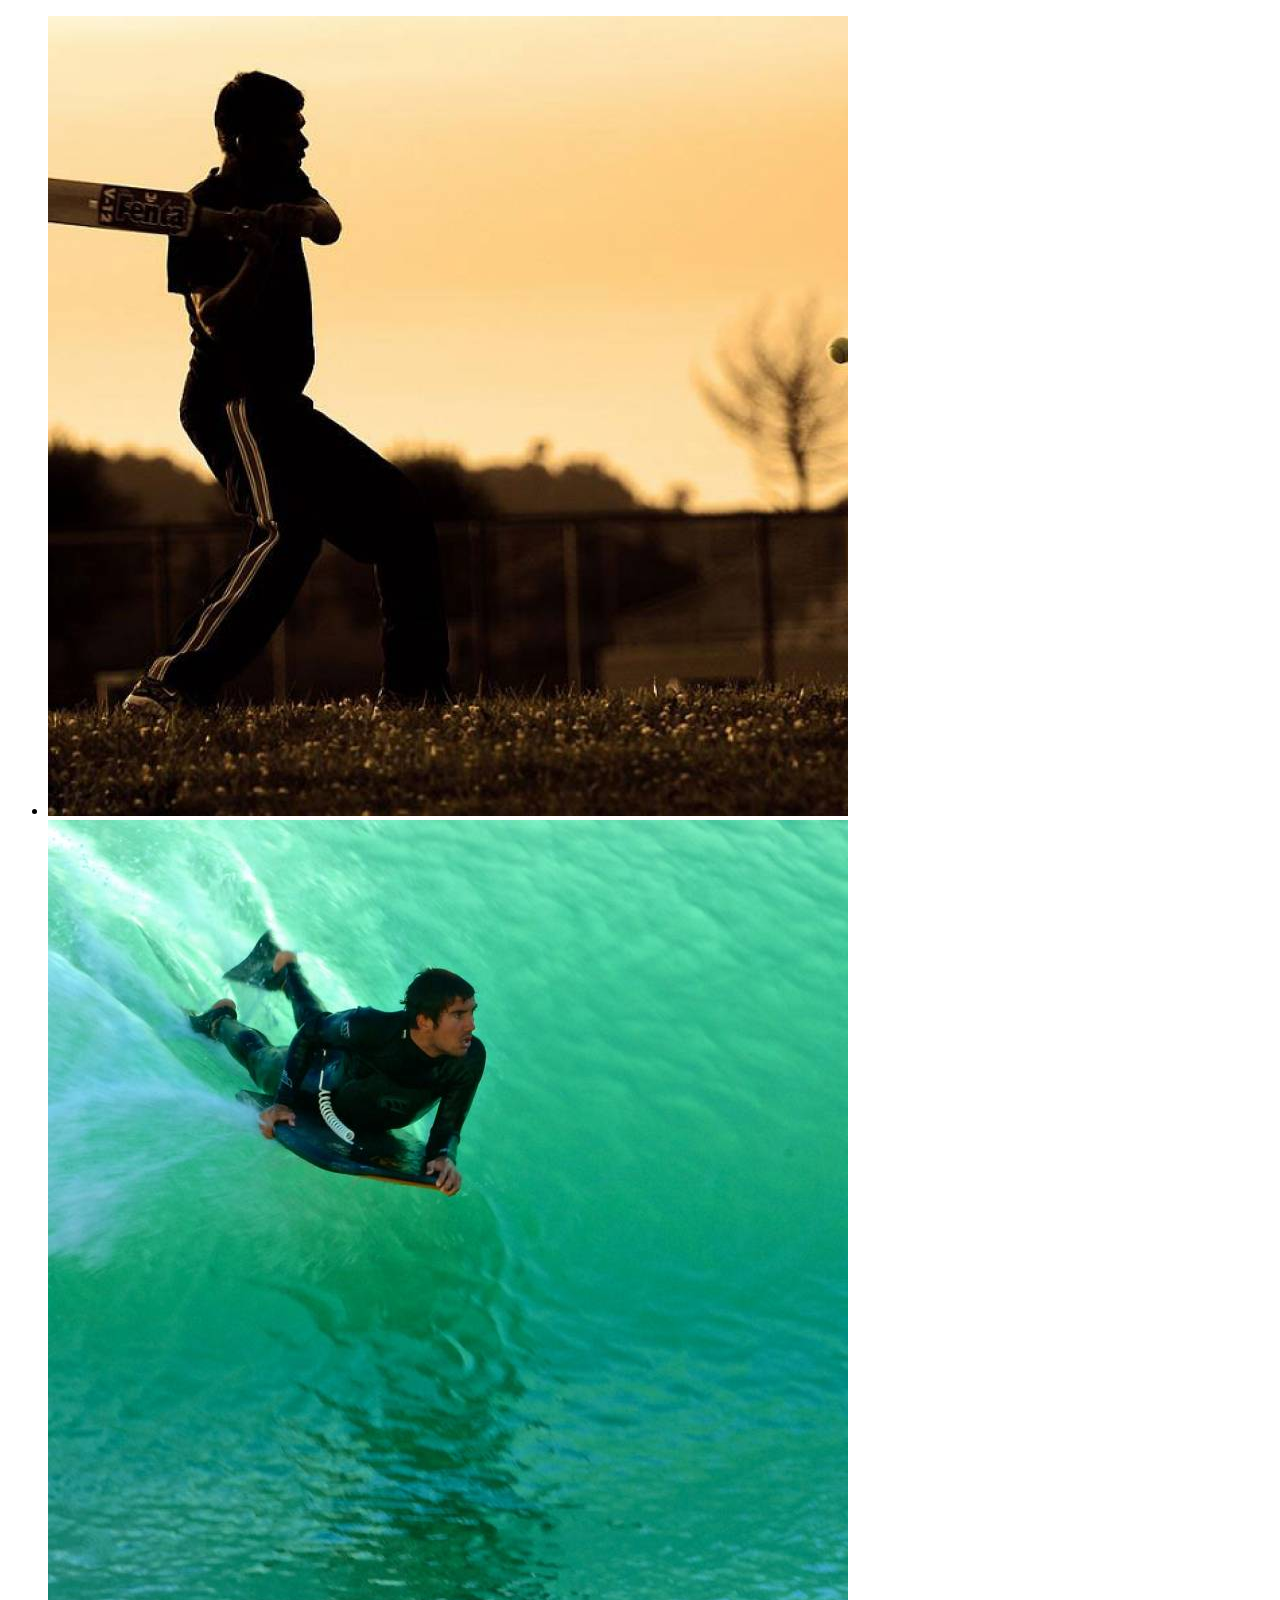
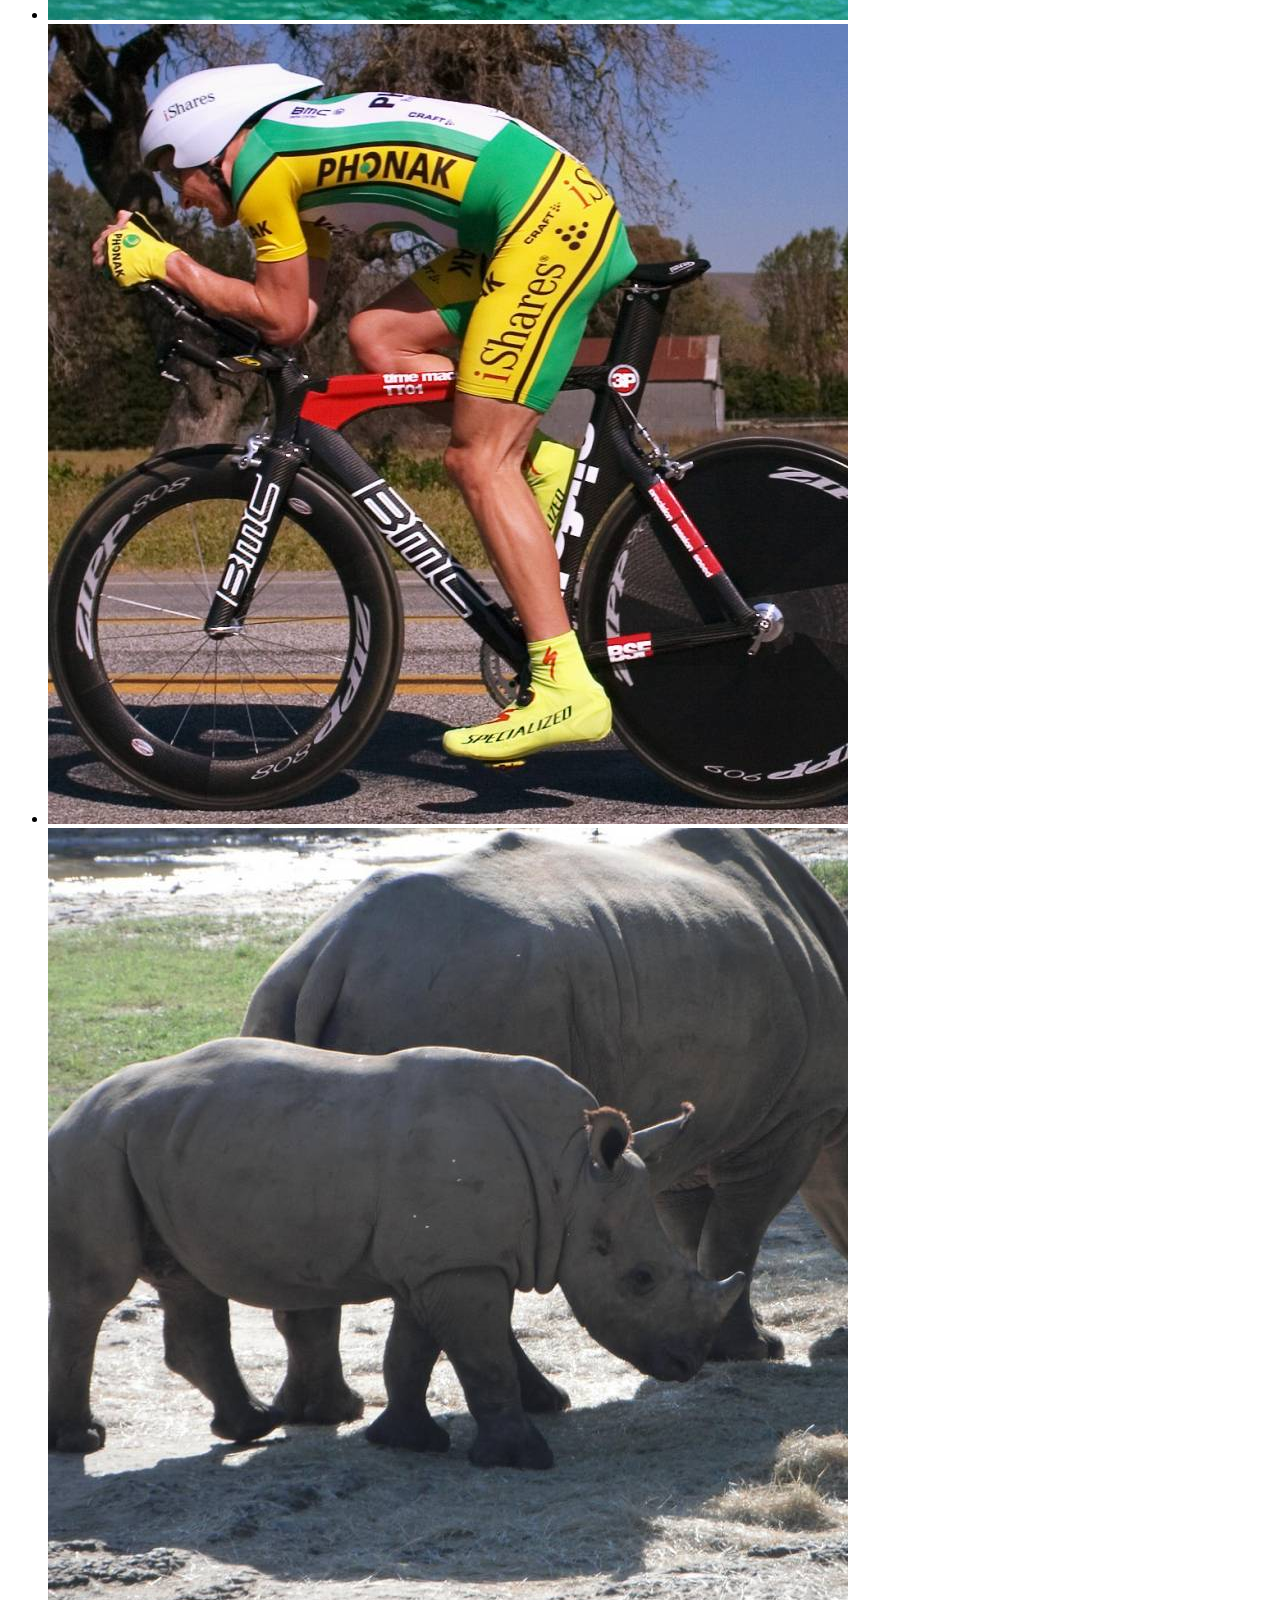
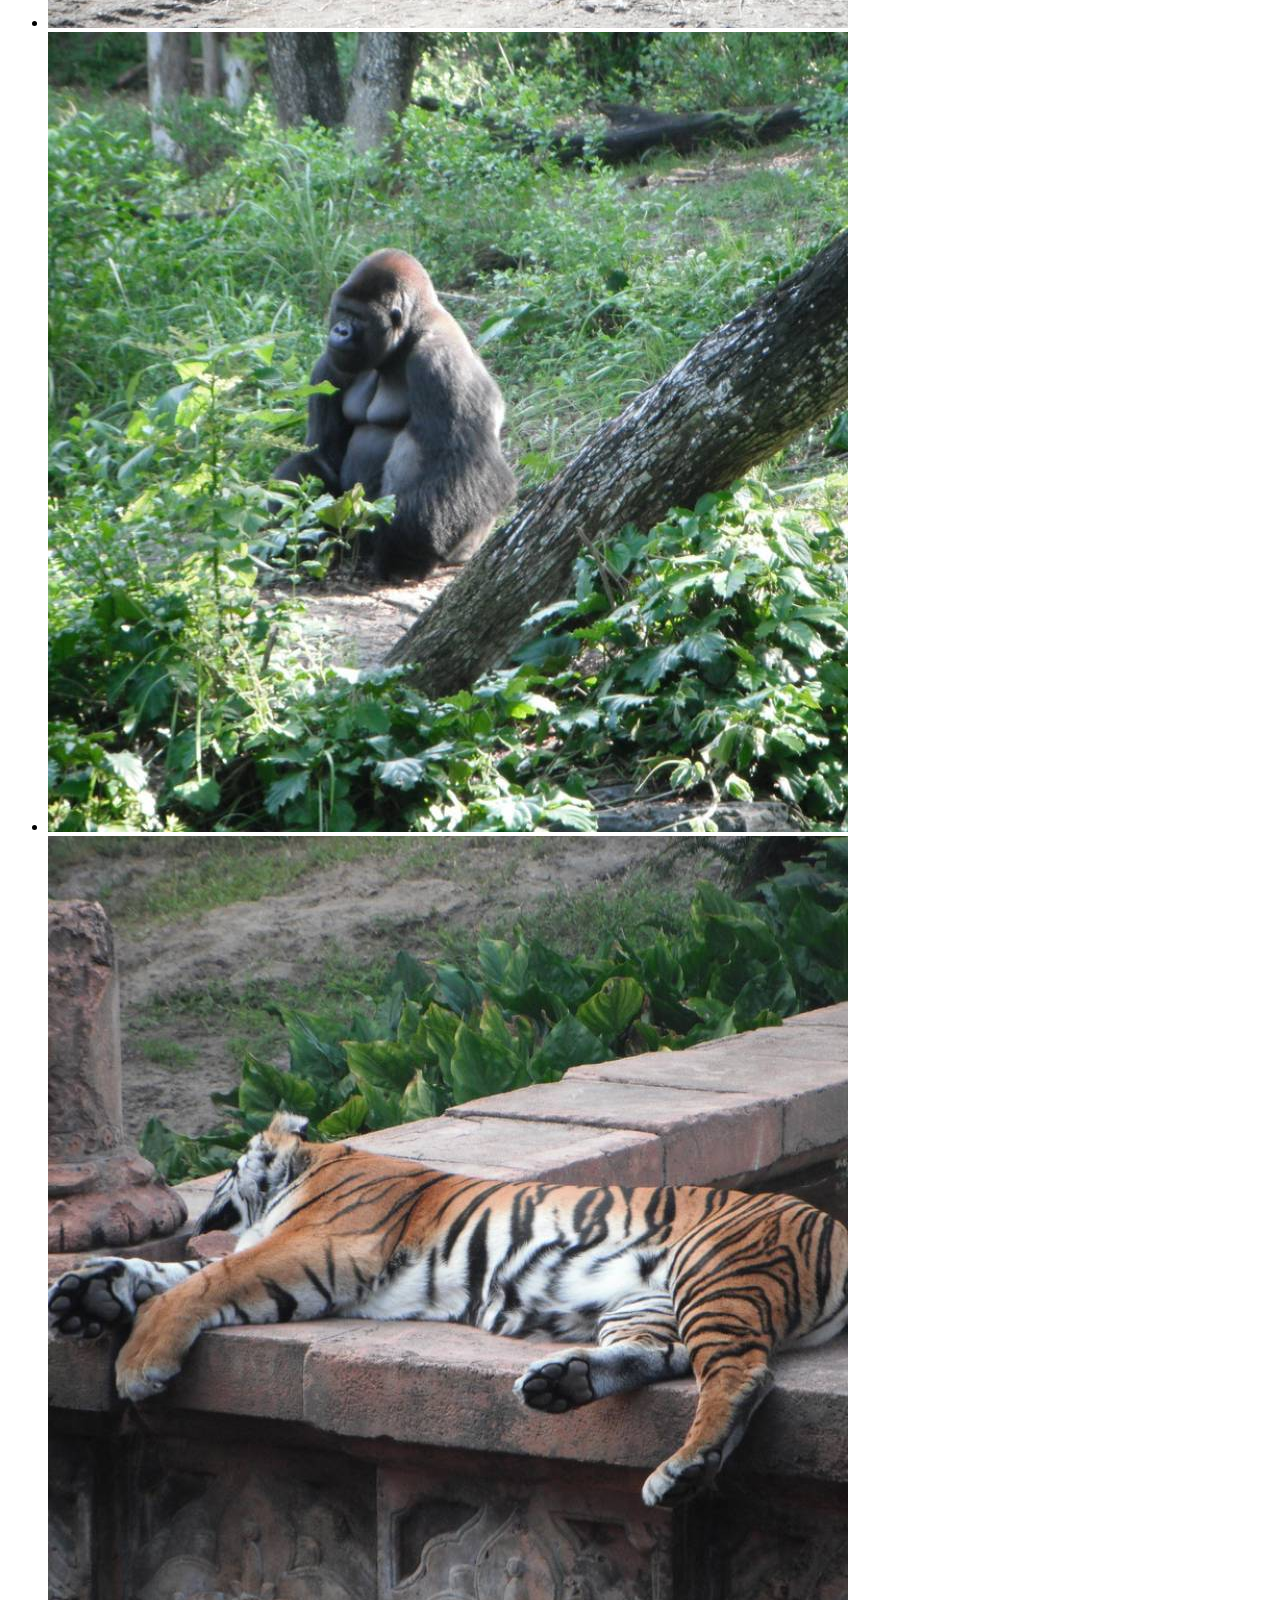
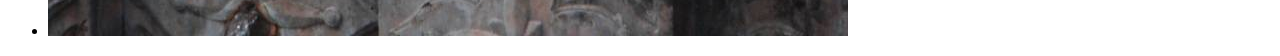
==== development/2_Gallery/index.html @ 1b013763 "development added" ====
<!DOCTYPE html>
<html lang="en">
<head>
    <meta charset="UTF-8">
    <title>CodersLab</title>
    <link rel="stylesheet" href="css/style.css">
</head>
<body>

<div>
    <ul>
        <li><img src="images/1.jpeg"></li>
        <li><img src="images/2.jpeg"></li>
        <li><img src="images/3.jpeg"></li>
        <li><img src="images/4.jpeg"></li>
        <li><img src="images/5.jpeg"></li>
        <li><img src="images/6.jpeg"></li>
    </ul>
</div>
</body>
</html>
---- development/2_Gallery/css/style.css ----
.gallery ul {
    list-style: none;
}

.gallery li {
    display: inline-block;
}

.gallery li img {
    width: 600px;
    height: 600px;
}

.fullScreen {
    position: fixed;
    width: 100%;
    height: 100%;
    left: 0;
    top: 0;
    z-index: 1;
    background:rgba(255,255,255,0.7);
}
.fullScreen .close {
    display: block;
    margin: auto;
}

.fullScreen img {
    display: block;
    margin: 15px auto 5px;
    width: auto;
    height: calc(100% - 50px);
}
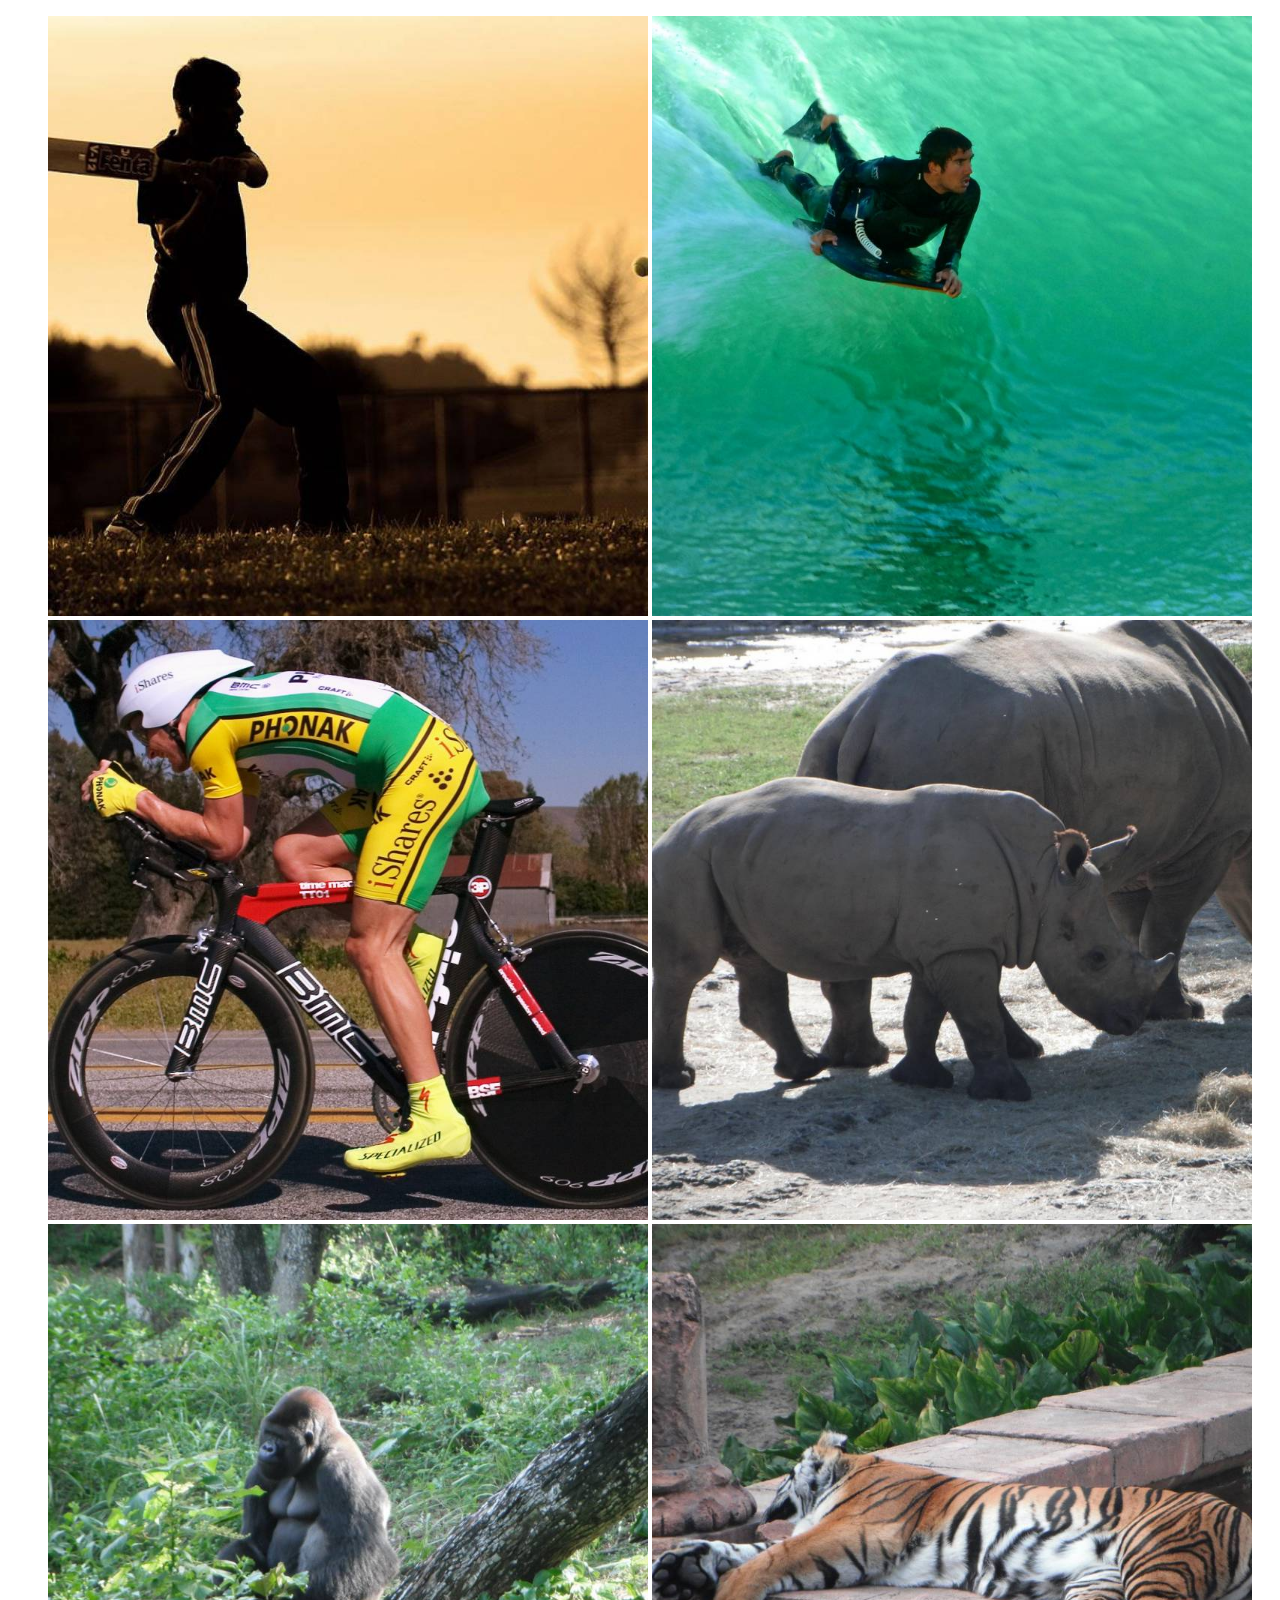
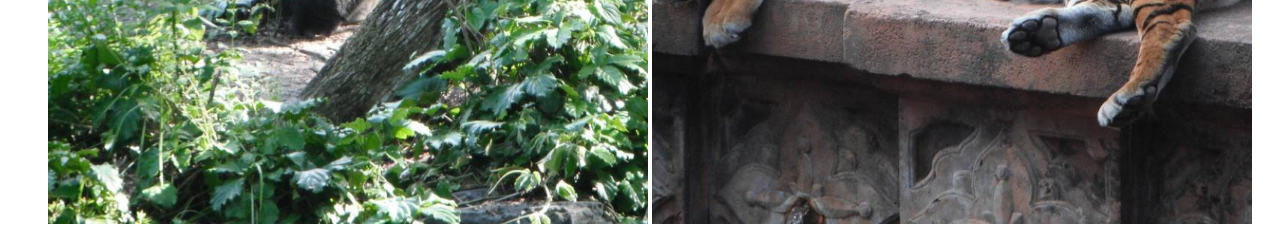
==== commit 4c725e31: "update readme" ====
--- a/development/2_Gallery/index.html
+++ b/development/2_Gallery/index.html
@@ -7,7 +7,7 @@
 </head>
 <body>
 
-<div>
+<div class="gallery">
     <ul>
         <li><img src="images/1.jpeg"></li>
         <li><img src="images/2.jpeg"></li>
@@ -17,5 +17,6 @@
         <li><img src="images/6.jpeg"></li>
     </ul>
 </div>
+<script src="js/app.js"></script>
 </body>
 </html>
